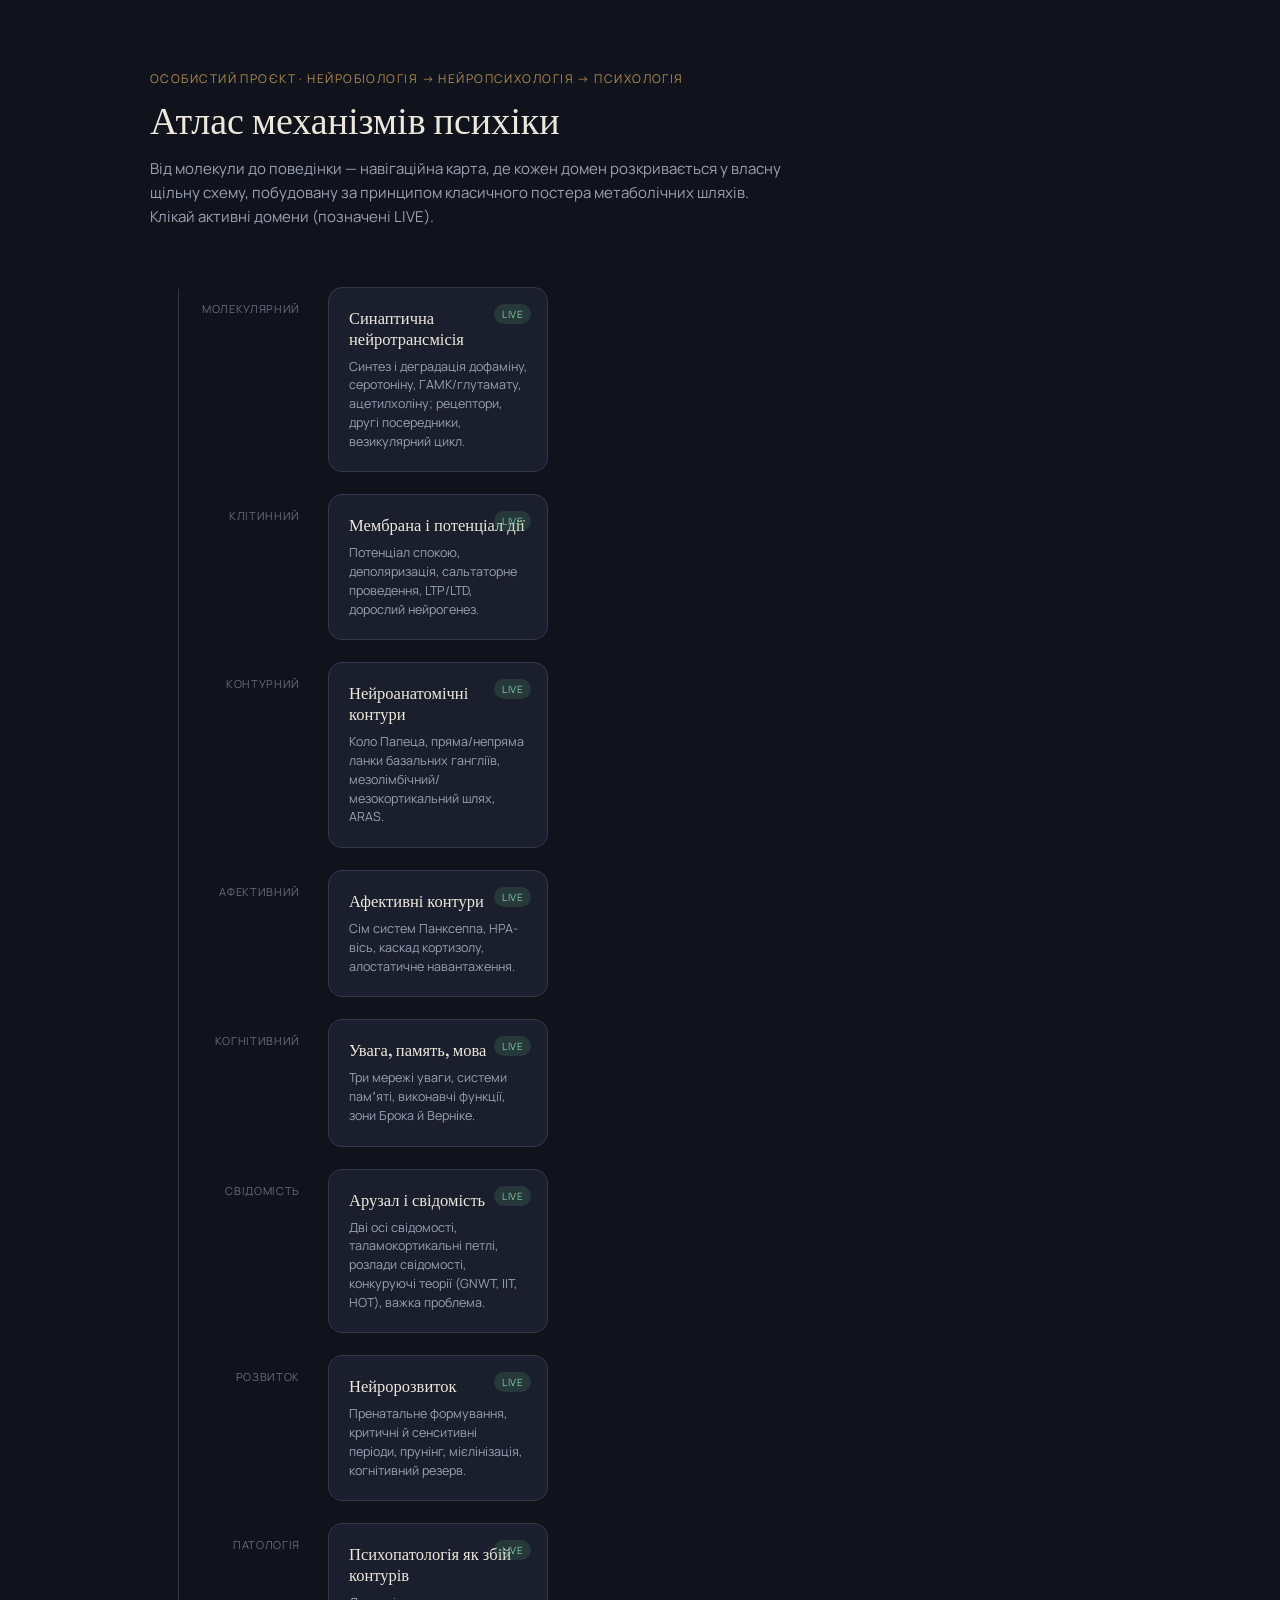
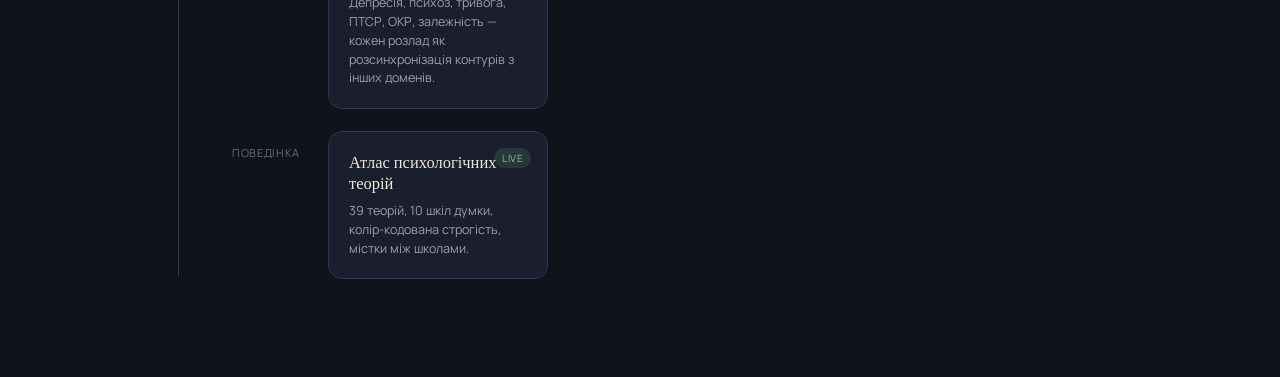
==== index.html @ 5a898e49 "Add files via upload" ====
<!DOCTYPE html>
<html lang="uk">
<head>
<meta charset="UTF-8">
<meta name="viewport" content="width=device-width, initial-scale=1">
<title>Атлас нейробіології, нейропсихології і психології</title>
<link rel="preconnect" href="https://fonts.googleapis.com">
<link href="https://fonts.googleapis.com/css2?family=Fraunces:opsz,wght@9..144,400;9..144,500;9..144,600&family=Manrope:wght@400;500;600;700&display=swap" rel="stylesheet">
<style>
:root{--bg:#11131c;--card:#1b1e2c;--card-border:#33374a;--text:#ede8dd;--text-dim:#9aa0b4;--text-faint:#666b80;--gold:#b08b4f;}
*{box-sizing:border-box;}
body{margin:0;background:var(--bg);font-family:'Manrope',sans-serif;color:var(--text);min-height:100vh;}
header{padding:70px 60px 30px;max-width:1100px;margin:0 auto;}
header .eyebrow{font-size:12px;letter-spacing:.12em;text-transform:uppercase;color:var(--gold);margin-bottom:12px;}
header h1{font-family:'Fraunces',serif;font-weight:500;font-size:38px;margin:0 0 14px;line-height:1.15;}
header p{color:var(--text-dim);font-size:15px;line-height:1.6;max-width:640px;margin:0;}

.axis{max-width:1100px;margin:20px auto 90px;padding:0 60px;position:relative;}
.axis::before{content:'';position:absolute;left:88px;top:10px;bottom:10px;width:1px;background:var(--card-border);}
.tier{display:flex;gap:28px;align-items:flex-start;margin-bottom:6px;position:relative;}
.tier-label{width:150px;flex-shrink:0;padding-top:22px;text-align:right;font-size:11px;letter-spacing:.06em;
  text-transform:uppercase;color:var(--text-faint);position:relative;}
.tier-label::after{content:'';position:absolute;right:-42px;top:28px;width:9px;height:9px;border-radius:50%;
  background:var(--gold);}
.cards{display:flex;gap:16px;flex:1;flex-wrap:wrap;padding:8px 0;}
.card{width:220px;background:var(--card);border:1px solid var(--card-border);border-radius:14px;padding:20px;
  text-decoration:none;color:var(--text);transition:border-color .15s, transform .15s;position:relative;}
.card.active:hover{border-color:var(--gold);transform:translateY(-3px);}
.card.disabled{opacity:.4;cursor:default;}
.card h3{font-family:'Fraunces',serif;font-weight:500;font-size:16.5px;margin:0 0 8px;}
.card p{font-size:12.5px;color:var(--text-dim);line-height:1.5;margin:0;}
.status{position:absolute;top:16px;right:16px;font-size:10px;padding:3px 8px;border-radius:12px;
  text-transform:uppercase;letter-spacing:.05em;}
.status.live{background:rgba(93,169,126,.18);color:#7fc79c;}
.status.soon{background:rgba(154,160,180,.12);color:var(--text-faint);}

@media (max-width: 640px){
  header{padding:44px 22px 20px;}
  header h1{font-size:28px;}
  header p{font-size:13.5px;}
  .axis{padding:0 22px 0 26px;margin:14px auto 60px;}
  .axis::before{left:8px;}
  .tier{flex-direction:column;gap:6px;margin-bottom:22px;}
  .tier-label{width:auto;text-align:left;padding-top:0;padding-left:22px;position:relative;}
  .tier-label::after{left:-1px;right:auto;top:6px;}
  .cards{padding-left:22px;}
  .card{width:100%;max-width:340px;}
}
</style>
</head>
<body>

<header>
  <div class="eyebrow">Особистий проєкт · нейробіологія → нейропсихологія → психологія</div>
  <h1>Атлас механізмів психіки</h1>
  <p>Від молекули до поведінки — навігаційна карта, де кожен домен розкривається у власну щільну схему,
  побудовану за принципом класичного постера метаболічних шляхів. Клікай активні домени (позначені LIVE).</p>
</header>

<div class="axis">

  <div class="tier">
    <div class="tier-label">Молекулярний</div>
    <div class="cards">
      <a class="card active" href="synapse.html">
        <span class="status live">live</span>
        <h3>Синаптична нейротрансмісія</h3>
        <p>Синтез і деградація дофаміну, серотоніну, ГАМК/глутамату, ацетилхоліну; рецептори, другі посередники, везикулярний цикл.</p>
      </a>
    </div>
  </div>

  <div class="tier">
    <div class="tier-label">Клітинний</div>
    <div class="cards">
      <a class="card active" href="membrane.html">
        <span class="status live">live</span>
        <h3>Мембрана і потенціал дії</h3>
        <p>Потенціал спокою, деполяризація, сальтаторне проведення, LTP/LTD, дорослий нейрогенез.</p>
      </a>
    </div>
  </div>

  <div class="tier">
    <div class="tier-label">Контурний</div>
    <div class="cards">
      <a class="card active" href="circuits.html">
        <span class="status live">live</span>
        <h3>Нейроанатомічні контури</h3>
        <p>Коло Папеца, пряма/непряма ланки базальних гангліїв, мезолімбічний/мезокортикальний шлях, ARAS.</p>
      </a>
    </div>
  </div>

  <div class="tier">
    <div class="tier-label">Афективний</div>
    <div class="cards">
      <a class="card active" href="affect.html">
        <span class="status live">live</span>
        <h3>Афективні контури</h3>
        <p>Сім систем Панксеппа, HPA-вісь, каскад кортизолу, алостатичне навантаження.</p>
      </a>
    </div>
  </div>

  <div class="tier">
    <div class="tier-label">Когнітивний</div>
    <div class="cards">
      <a class="card active" href="cognition.html">
        <span class="status live">live</span>
        <h3>Увага, память, мова</h3>
        <p>Три мережі уваги, системи памʼяті, виконавчі функції, зони Брока й Верніке.</p>
      </a>
    </div>
  </div>

  <div class="tier">
    <div class="tier-label">Свідомість</div>
    <div class="cards">
      <a class="card active" href="consciousness.html">
        <span class="status live">live</span>
        <h3>Арузал і свідомість</h3>
        <p>Дві осі свідомості, таламокортикальні петлі, розлади свідомості, конкуруючі теорії (GNWT, IIT, HOT), важка проблема.</p>
      </a>
    </div>
  </div>

  <div class="tier">
    <div class="tier-label">Розвиток</div>
    <div class="cards">
      <a class="card active" href="development.html">
        <span class="status live">live</span>
        <h3>Нейророзвиток</h3>
        <p>Пренатальне формування, критичні й сенситивні періоди, прунінг, мієлінізація, когнітивний резерв.</p>
      </a>
    </div>
  </div>

  <div class="tier">
    <div class="tier-label">Патологія</div>
    <div class="cards">
      <a class="card active" href="psychopathology.html">
        <span class="status live">live</span>
        <h3>Психопатологія як збій контурів</h3>
        <p>Депресія, психоз, тривога, ПТСР, ОКР, залежність — кожен розлад як розсинхронізація контурів з інших доменів.</p>
      </a>
    </div>
  </div>

  <div class="tier">
    <div class="tier-label">Поведінка</div>
    <div class="cards">
      <a class="card active" href="psychology_atlas.html">
        <span class="status live">live</span>
        <h3>Атлас психологічних теорій</h3>
        <p>39 теорій, 10 шкіл думки, колір-кодована строгість, містки між школами.</p>
      </a>
    </div>
  </div>

</div>

</body>
</html>
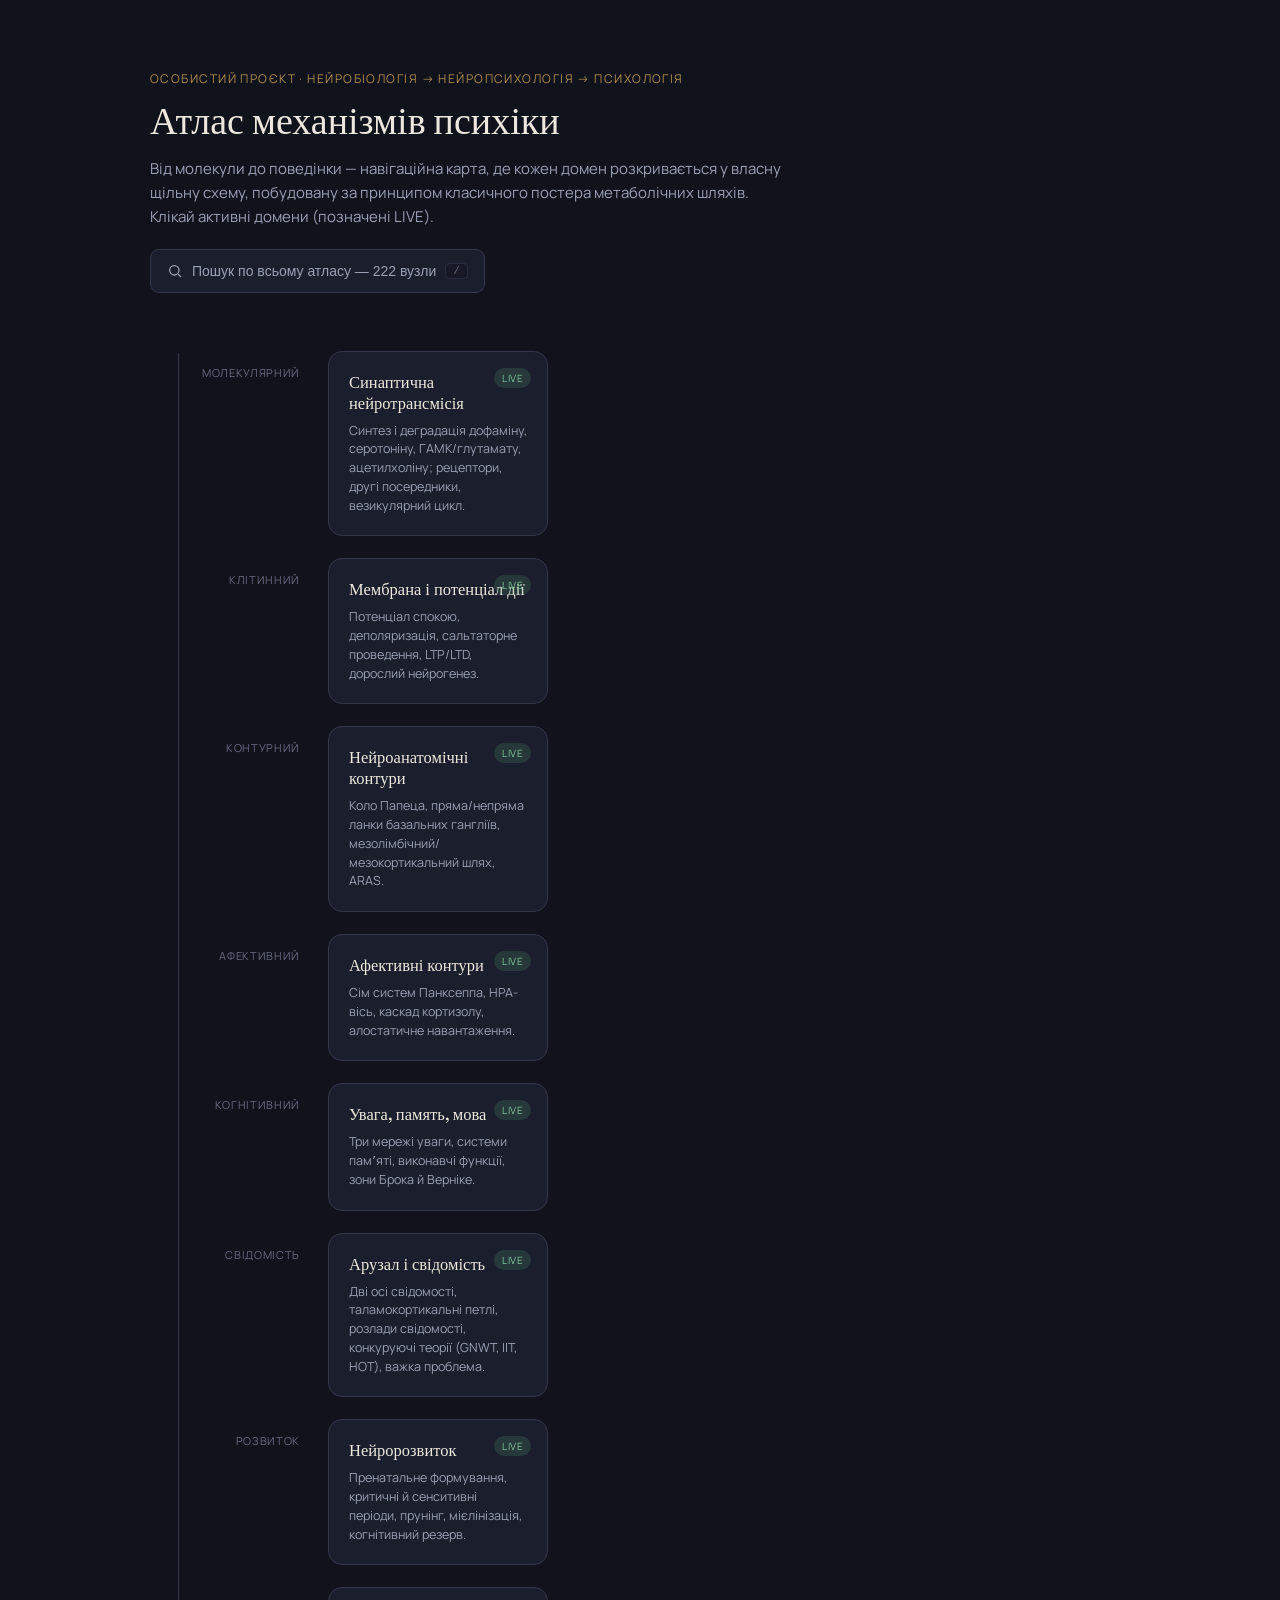
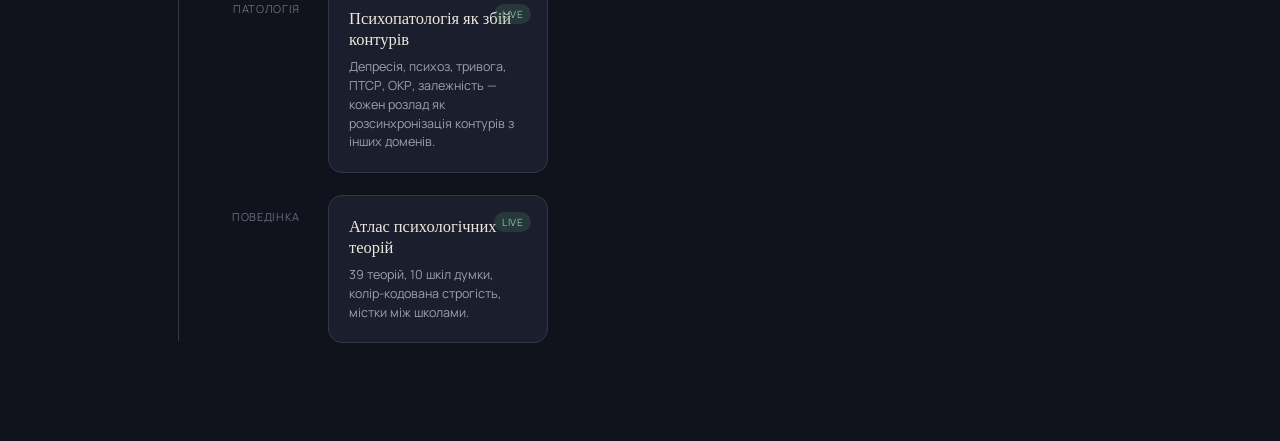
==== commit 26115b4e: "Додано глобальний пошук по всьому атласу (222 вузли, 9 карт) - search-index.js: автогенерований єдин" ====
--- a/index.html
+++ b/index.html
@@ -7,7 +7,7 @@
 <link rel="preconnect" href="https://fonts.googleapis.com">
 <link href="https://fonts.googleapis.com/css2?family=Fraunces:opsz,wght@9..144,400;9..144,500;9..144,600&family=Manrope:wght@400;500;600;700&display=swap" rel="stylesheet">
 <style>
-:root{--bg:#11131c;--card:#1b1e2c;--card-border:#33374a;--text:#ede8dd;--text-dim:#9aa0b4;--text-faint:#666b80;--gold:#b08b4f;}
+:root{--bg:#11131c;--card:#1b1e2c;--card-border:#33374a;--text:#ede8dd;--text-dim:#9aa0b4;--text-faint:#666b80;--gold:#b08b4f;--bg-soft:#171a26;--border-soft:#282c40;--gold-soft:#3a3320;}
 *{box-sizing:border-box;}
 body{margin:0;background:var(--bg);font-family:'Manrope',sans-serif;color:var(--text);min-height:100vh;}
 header{padding:70px 60px 30px;max-width:1100px;margin:0 auto;}
@@ -46,6 +46,43 @@
   .cards{padding-left:22px;}
   .card{width:100%;max-width:340px;}
 }
+
+.gs-trigger{background:var(--card);border:1px solid var(--card-border);color:var(--text-dim);
+  border-radius:9px;padding:0 16px;height:44px;font-size:14px;cursor:pointer;display:flex;
+  align-items:center;gap:9px;transition:.15s;margin-top:20px;}
+.gs-trigger:hover{border-color:var(--gold);color:var(--text);}
+.gs-trigger kbd{background:var(--bg-soft);border:1px solid var(--border-soft);border-radius:4px;
+  padding:1px 7px;font-size:11px;font-family:monospace;color:var(--text-faint);}
+#gs-overlay{position:fixed;inset:0;z-index:100;background:rgba(10,11,17,.75);backdrop-filter:blur(3px);
+  display:none;align-items:flex-start;justify-content:center;padding:9vh 20px 20px;}
+#gs-overlay.open{display:flex;}
+#gs-modal{width:100%;max-width:600px;background:var(--bg-soft);border:1px solid var(--card-border);
+  border-radius:16px;box-shadow:0 30px 80px rgba(0,0,0,.5);overflow:hidden;max-height:76vh;
+  display:flex;flex-direction:column;}
+#gs-input-row{display:flex;align-items:center;gap:10px;padding:16px 18px;border-bottom:1px solid var(--border-soft);}
+#gs-input-row svg{flex-shrink:0;opacity:.5;}
+#gs-input{flex:1;background:none;border:none;outline:none;color:var(--text);font-size:17px;font-family:'Manrope';}
+#gs-input::placeholder{color:var(--text-faint);}
+#gs-esc{font-size:11px;color:var(--text-faint);border:1px solid var(--border-soft);border-radius:5px;padding:3px 8px;flex-shrink:0;}
+#gs-results{overflow-y:auto;padding:8px;}
+#gs-results .gs-empty{padding:40px 20px;text-align:center;color:var(--text-faint);font-size:13.5px;}
+.gs-item{display:flex;align-items:center;gap:12px;padding:11px 12px;border-radius:10px;cursor:pointer;
+  text-decoration:none;color:var(--text);transition:background .1s;}
+.gs-item:hover, .gs-item.gs-active{background:var(--card);}
+.gs-item .gs-dot{width:9px;height:9px;border-radius:50%;flex-shrink:0;}
+.gs-item .gs-body{min-width:0;flex:1;}
+.gs-item .gs-label{font-size:14.5px;font-weight:500;margin-bottom:2px;white-space:nowrap;overflow:hidden;text-overflow:ellipsis;}
+.gs-item .gs-snippet{font-size:12px;color:var(--text-faint);white-space:nowrap;overflow:hidden;text-overflow:ellipsis;}
+.gs-item .gs-domain{font-size:10px;text-transform:uppercase;letter-spacing:.05em;color:var(--gold);
+  flex-shrink:0;border:1px solid var(--gold-soft);border-radius:20px;padding:3px 9px;background:rgba(201,160,94,.06);}
+mark{background:rgba(201,160,94,.35);color:inherit;border-radius:3px;padding:0 1px;}
+@media (max-width: 640px){
+  .gs-trigger span.gs-label-text{display:none;}
+  #gs-overlay{padding:0;}
+  #gs-modal{max-width:100%;height:100%;max-height:100%;border-radius:0;}
+  #gs-input{font-size:16px;}
+  .gs-item .gs-domain{display:none;}
+}
 </style>
 </head>
 <body>
@@ -55,6 +92,7 @@
   <h1>Атлас механізмів психіки</h1>
   <p>Від молекули до поведінки — навігаційна карта, де кожен домен розкривається у власну щільну схему,
   побудовану за принципом класичного постера метаболічних шляхів. Клікай активні домени (позначені LIVE).</p>
+  <button class="gs-trigger"><svg width="16" height="16" viewBox="0 0 24 24" fill="none" stroke="currentColor" stroke-width="2"><circle cx="11" cy="11" r="7"/><line x1="21" y1="21" x2="16.65" y2="16.65"/></svg><span class="gs-label-text">Пошук по всьому атласу — 222 вузли</span><kbd>/</kbd></button>
 </header>
 
 <div class="axis">
@@ -160,5 +198,8 @@
 
 </div>
 
+<script src="search-index.js"></script>
+<script src="global-search.js"></script>
+<script>window.addEventListener('load', GlobalSearch.init);</script>
 </body>
 </html>
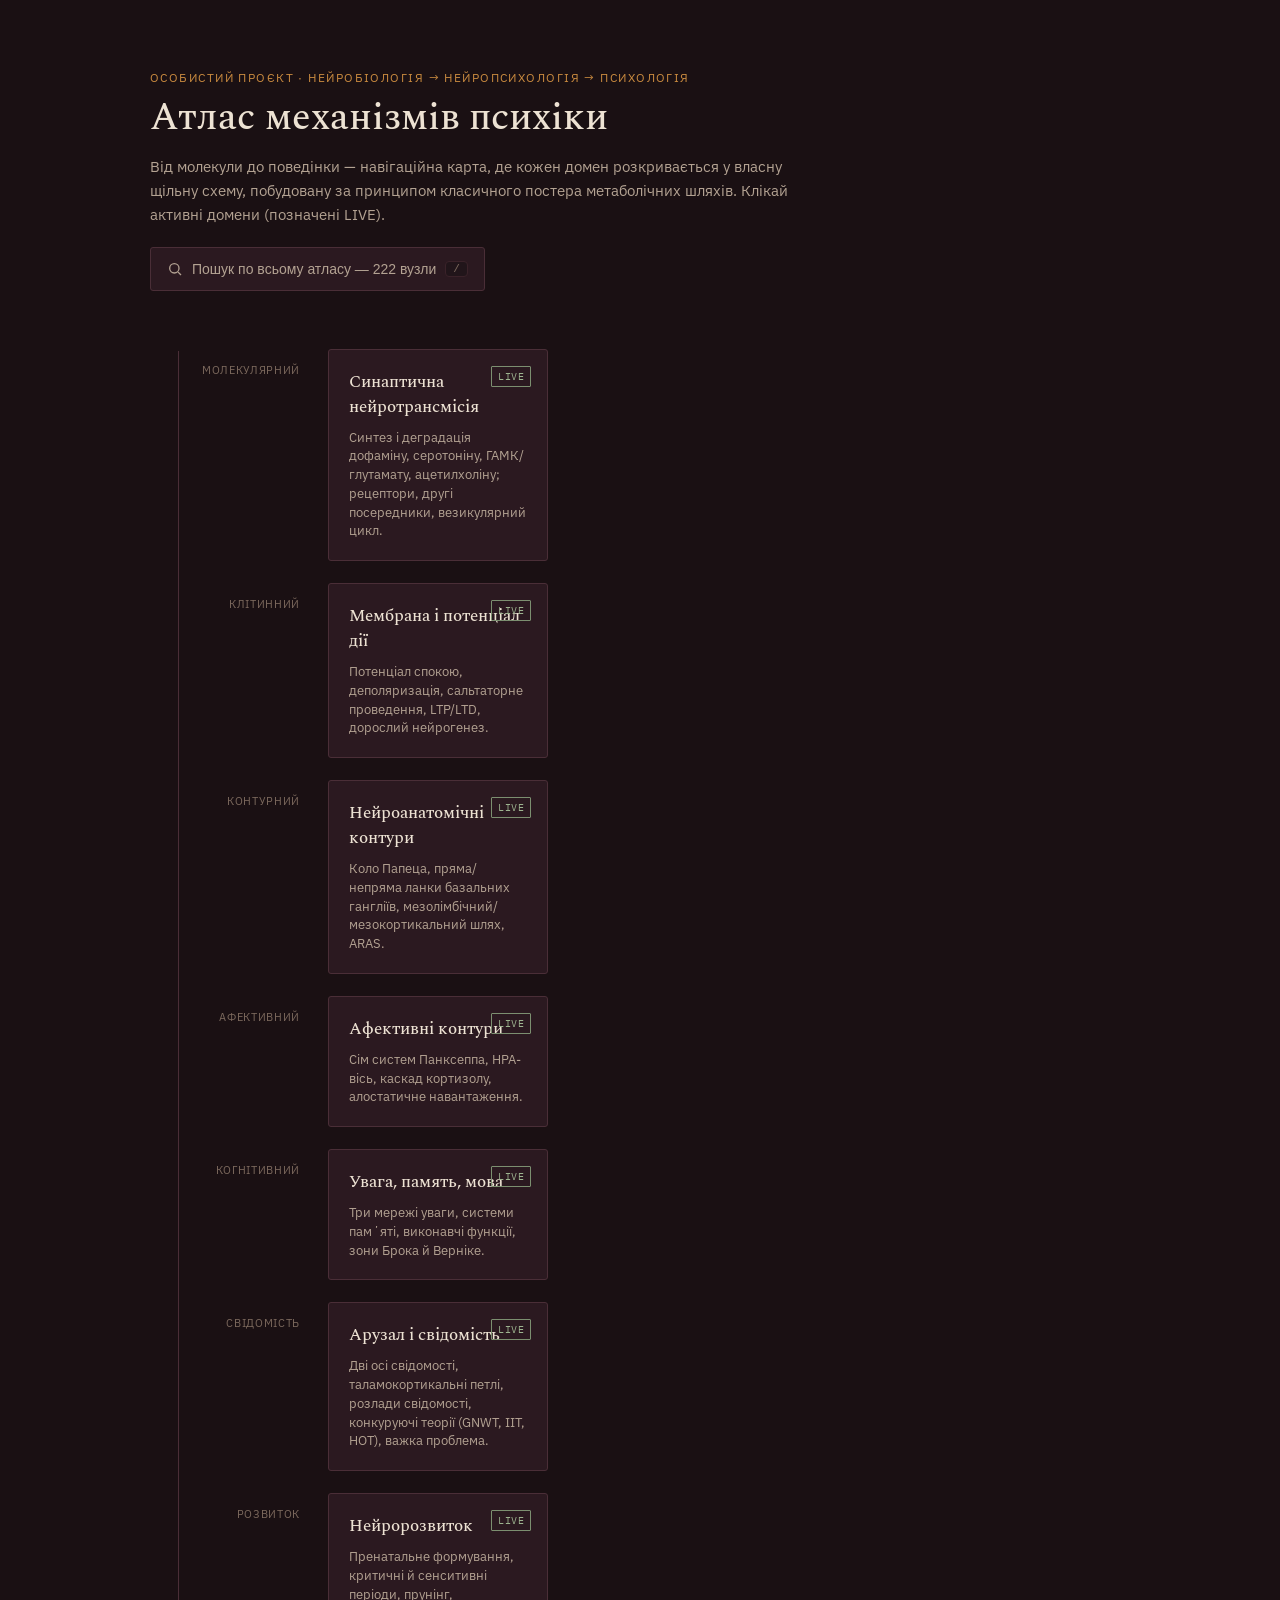
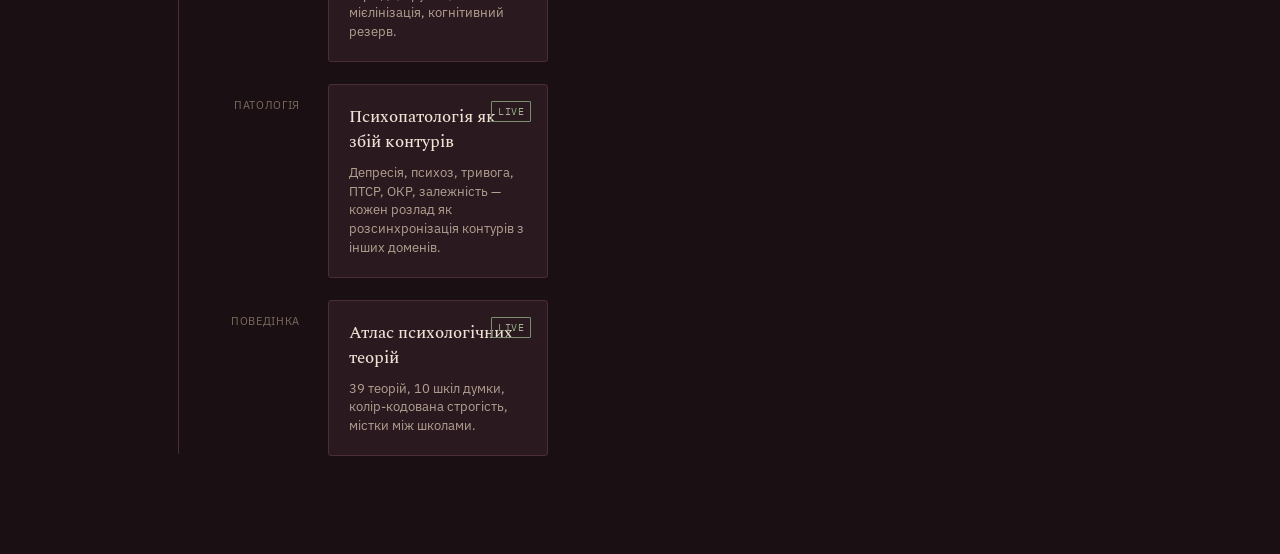
==== commit 6e2be07a: "Гуманізація дизайну: прибрано АІ-дефолтну палітру й типографіку Гайд frontend-design явно називає 'n" ====
--- a/index.html
+++ b/index.html
@@ -5,14 +5,14 @@
 <meta name="viewport" content="width=device-width, initial-scale=1">
 <title>Атлас нейробіології, нейропсихології і психології</title>
 <link rel="preconnect" href="https://fonts.googleapis.com">
-<link href="https://fonts.googleapis.com/css2?family=Fraunces:opsz,wght@9..144,400;9..144,500;9..144,600&family=Manrope:wght@400;500;600;700&display=swap" rel="stylesheet">
+<link href="https://fonts.googleapis.com/css2?family=Spectral:wght@400;500;600;700&family=IBM+Plex+Sans:wght@400;500;600;700&family=IBM+Plex+Mono:wght@400;500&display=swap" rel="stylesheet">
 <style>
-:root{--bg:#11131c;--card:#1b1e2c;--card-border:#33374a;--text:#ede8dd;--text-dim:#9aa0b4;--text-faint:#666b80;--gold:#b08b4f;--bg-soft:#171a26;--border-soft:#282c40;--gold-soft:#3a3320;}
+:root{--bg:#1a1013;--card:#2b1920;--card-border:#4a2e37;--text:#ede2d3;--text-dim:#b3a292;--text-faint:#7d6a5e;--gold:#c98a3f;--bg-soft:#21151a;--border-soft:#3a2229;--gold-soft:#3d2a1a;}
 *{box-sizing:border-box;}
-body{margin:0;background:var(--bg);font-family:'Manrope',sans-serif;color:var(--text);min-height:100vh;}
+body{margin:0;background:var(--bg);font-family:'IBM Plex Sans',sans-serif;color:var(--text);min-height:100vh;}
 header{padding:70px 60px 30px;max-width:1100px;margin:0 auto;}
 header .eyebrow{font-size:12px;letter-spacing:.12em;text-transform:uppercase;color:var(--gold);margin-bottom:12px;}
-header h1{font-family:'Fraunces',serif;font-weight:500;font-size:38px;margin:0 0 14px;line-height:1.15;}
+header h1{font-family:'Spectral',serif;font-weight:500;font-size:38px;margin:0 0 14px;line-height:1.15;}
 header p{color:var(--text-dim);font-size:15px;line-height:1.6;max-width:640px;margin:0;}
 
 .axis{max-width:1100px;margin:20px auto 90px;padding:0 60px;position:relative;}
@@ -23,15 +23,15 @@
 .tier-label::after{content:'';position:absolute;right:-42px;top:28px;width:9px;height:9px;border-radius:50%;
   background:var(--gold);}
 .cards{display:flex;gap:16px;flex:1;flex-wrap:wrap;padding:8px 0;}
-.card{width:220px;background:var(--card);border:1px solid var(--card-border);border-radius:14px;padding:20px;
+.card{width:220px;background:var(--card);border:1px solid var(--card-border);border-radius:3px;padding:20px;
   text-decoration:none;color:var(--text);transition:border-color .15s, transform .15s;position:relative;}
 .card.active:hover{border-color:var(--gold);transform:translateY(-3px);}
 .card.disabled{opacity:.4;cursor:default;}
-.card h3{font-family:'Fraunces',serif;font-weight:500;font-size:16.5px;margin:0 0 8px;}
+.card h3{font-family:'Spectral',serif;font-weight:500;font-size:16.5px;margin:0 0 8px;}
 .card p{font-size:12.5px;color:var(--text-dim);line-height:1.5;margin:0;}
-.status{position:absolute;top:16px;right:16px;font-size:10px;padding:3px 8px;border-radius:12px;
+.status{position:absolute;top:16px;right:16px;font-size:9.5px;padding:3px 6px;border-radius:1px;font-family:"IBM Plex Mono",monospace;letter-spacing:.04em;
   text-transform:uppercase;letter-spacing:.05em;}
-.status.live{background:rgba(93,169,126,.18);color:#7fc79c;}
+.status.live{background:none;border:1px solid #7c8f70;color:#9db38f;}
 .status.soon{background:rgba(154,160,180,.12);color:var(--text-faint);}
 
 @media (max-width: 640px){
@@ -48,7 +48,7 @@
 }
 
 .gs-trigger{background:var(--card);border:1px solid var(--card-border);color:var(--text-dim);
-  border-radius:9px;padding:0 16px;height:44px;font-size:14px;cursor:pointer;display:flex;
+  border-radius:3px;padding:0 16px;height:44px;font-size:14px;cursor:pointer;display:flex;
   align-items:center;gap:9px;transition:.15s;margin-top:20px;}
 .gs-trigger:hover{border-color:var(--gold);color:var(--text);}
 .gs-trigger kbd{background:var(--bg-soft);border:1px solid var(--border-soft);border-radius:4px;
@@ -57,16 +57,16 @@
   display:none;align-items:flex-start;justify-content:center;padding:9vh 20px 20px;}
 #gs-overlay.open{display:flex;}
 #gs-modal{width:100%;max-width:600px;background:var(--bg-soft);border:1px solid var(--card-border);
-  border-radius:16px;box-shadow:0 30px 80px rgba(0,0,0,.5);overflow:hidden;max-height:76vh;
+  border-radius:4px;box-shadow:0 30px 80px rgba(0,0,0,.5);overflow:hidden;max-height:76vh;
   display:flex;flex-direction:column;}
 #gs-input-row{display:flex;align-items:center;gap:10px;padding:16px 18px;border-bottom:1px solid var(--border-soft);}
 #gs-input-row svg{flex-shrink:0;opacity:.5;}
-#gs-input{flex:1;background:none;border:none;outline:none;color:var(--text);font-size:17px;font-family:'Manrope';}
+#gs-input{flex:1;background:none;border:none;outline:none;color:var(--text);font-size:17px;font-family:'IBM Plex Sans';}
 #gs-input::placeholder{color:var(--text-faint);}
 #gs-esc{font-size:11px;color:var(--text-faint);border:1px solid var(--border-soft);border-radius:5px;padding:3px 8px;flex-shrink:0;}
 #gs-results{overflow-y:auto;padding:8px;}
 #gs-results .gs-empty{padding:40px 20px;text-align:center;color:var(--text-faint);font-size:13.5px;}
-.gs-item{display:flex;align-items:center;gap:12px;padding:11px 12px;border-radius:10px;cursor:pointer;
+.gs-item{display:flex;align-items:center;gap:12px;padding:11px 12px;border-radius:3px;cursor:pointer;
   text-decoration:none;color:var(--text);transition:background .1s;}
 .gs-item:hover, .gs-item.gs-active{background:var(--card);}
 .gs-item .gs-dot{width:9px;height:9px;border-radius:50%;flex-shrink:0;}
@@ -74,8 +74,8 @@
 .gs-item .gs-label{font-size:14.5px;font-weight:500;margin-bottom:2px;white-space:nowrap;overflow:hidden;text-overflow:ellipsis;}
 .gs-item .gs-snippet{font-size:12px;color:var(--text-faint);white-space:nowrap;overflow:hidden;text-overflow:ellipsis;}
 .gs-item .gs-domain{font-size:10px;text-transform:uppercase;letter-spacing:.05em;color:var(--gold);
-  flex-shrink:0;border:1px solid var(--gold-soft);border-radius:20px;padding:3px 9px;background:rgba(201,160,94,.06);}
-mark{background:rgba(201,160,94,.35);color:inherit;border-radius:3px;padding:0 1px;}
+  flex-shrink:0;border:1px solid var(--gold-soft);border-radius:1px;padding:3px 9px;border-top:1px solid var(--gold-soft);border-bottom:1px solid var(--gold-soft);}
+mark{background:rgba(201,138,63,.35);color:inherit;border-radius:3px;padding:0 1px;}
 @media (max-width: 640px){
   .gs-trigger span.gs-label-text{display:none;}
   #gs-overlay{padding:0;}
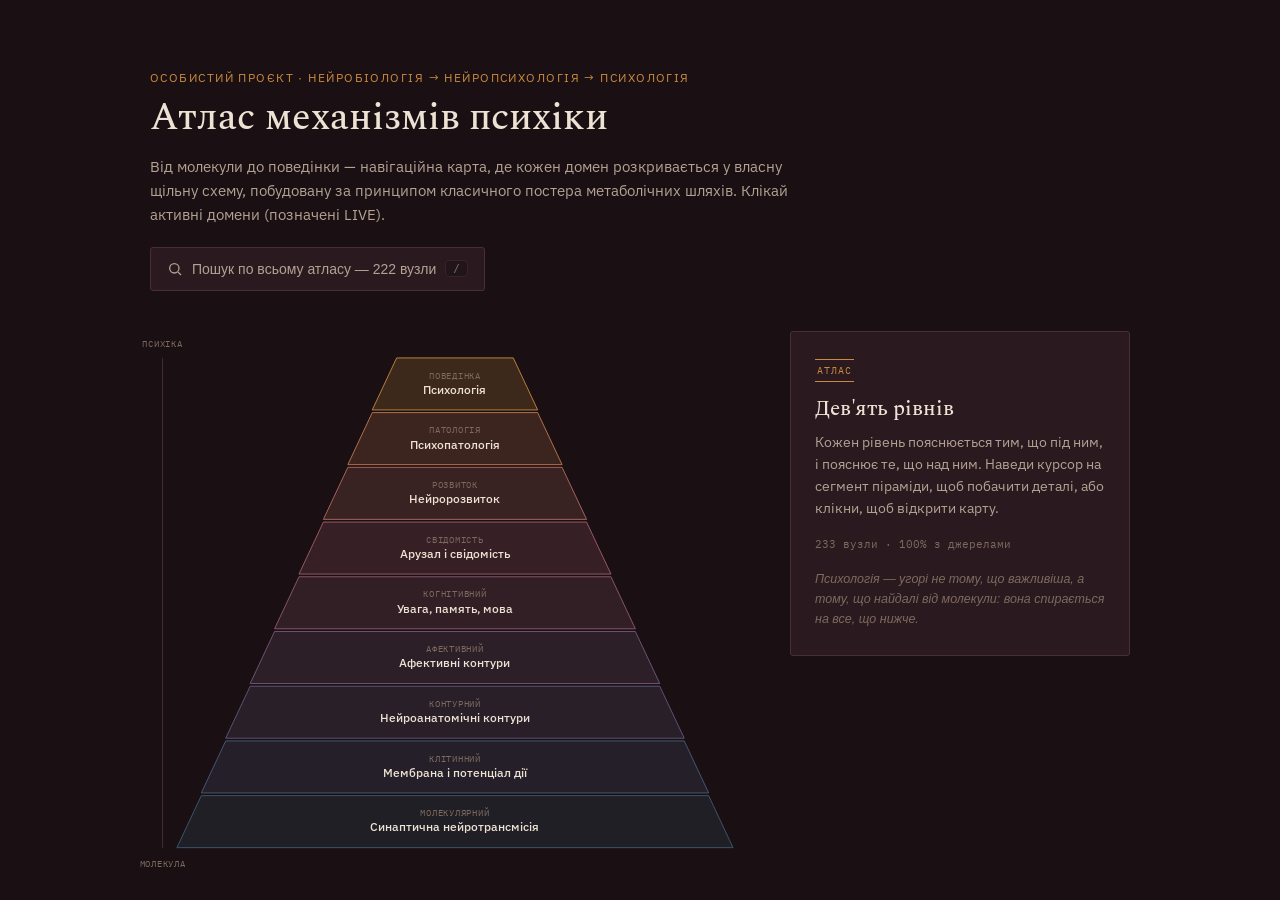
==== commit c5203fe8: "Головна сторінка: піраміда замість вертикального списку карток Реалізовано ідею з твого сну — атлас " ====
--- a/index.html
+++ b/index.html
@@ -45,6 +45,48 @@
   .tier-label::after{left:-1px;right:auto;top:6px;}
   .cards{padding-left:22px;}
   .card{width:100%;max-width:340px;}
+}
+
+
+/* ============================================================
+   ПІРАМІДА — головна навігація атласу.
+   Знизу (молекулярний, найширший фундамент) догори
+   (психологія, найвужча вершина). Форма несе сенс:
+   нижні рівні фізично тримають на собі верхні.
+   ============================================================ */
+.pyramid-wrap{max-width:1100px;margin:10px auto 80px;padding:0 60px;
+  display:grid;grid-template-columns:1fr 340px;gap:48px;align-items:start;}
+#pyramid{width:100%;height:auto;overflow:visible;}
+#pyramid .seg{cursor:pointer;transition:opacity .18s;}
+#pyramid .seg polygon{transition:fill .18s, stroke .18s;}
+#pyramid .seg:hover polygon{stroke:var(--gold);stroke-width:1.8;}
+#pyramid .seg.dim{opacity:.32;}
+#pyramid .seg-label{font-family:'IBM Plex Sans',sans-serif;font-size:13px;font-weight:500;
+  fill:var(--text);pointer-events:none;}
+#pyramid .seg-tier{font-family:'IBM Plex Mono',monospace;font-size:9.5px;letter-spacing:.09em;
+  fill:var(--text-faint);pointer-events:none;text-transform:uppercase;}
+#pyramid .axis-line{stroke:var(--card-border);stroke-width:1;}
+#pyramid .axis-cap{font-family:'IBM Plex Mono',monospace;font-size:9.5px;letter-spacing:.09em;
+  fill:var(--text-faint);text-transform:uppercase;}
+
+.detail{background:var(--card);border:1px solid var(--card-border);border-radius:3px;
+  padding:26px 24px;position:sticky;top:30px;min-height:260px;}
+.detail .d-tier{font-family:'IBM Plex Mono',monospace;font-size:10px;letter-spacing:.09em;
+  text-transform:uppercase;color:var(--gold);border-top:1px solid var(--gold);
+  border-bottom:1px solid var(--gold);display:inline-block;padding:4px 2px;margin-bottom:14px;}
+.detail h3{font-family:'Spectral',serif;font-weight:500;font-size:21px;margin:0 0 10px;line-height:1.25;}
+.detail p{font-size:13.5px;color:var(--text-dim);line-height:1.62;margin:0 0 18px;}
+.detail .d-count{font-family:'IBM Plex Mono',monospace;font-size:11px;color:var(--text-faint);
+  margin-bottom:18px;}
+.detail .d-open{display:inline-flex;align-items:center;gap:8px;padding:10px 16px;
+  background:var(--bg-soft);border:1px solid var(--card-border);border-radius:3px;
+  color:var(--gold);text-decoration:none;font-size:13px;font-weight:500;transition:.15s;}
+.detail .d-open:hover{border-color:var(--gold);background:var(--bg);}
+.detail .d-hint{font-size:12.5px;color:var(--text-faint);font-style:italic;line-height:1.6;}
+
+@media (max-width: 900px){
+  .pyramid-wrap{grid-template-columns:1fr;gap:26px;padding:0 22px;}
+  .detail{position:static;min-height:0;}
 }
 
 .gs-trigger{background:var(--card);border:1px solid var(--card-border);color:var(--text-dim);
@@ -95,108 +137,131 @@
   <button class="gs-trigger"><svg width="16" height="16" viewBox="0 0 24 24" fill="none" stroke="currentColor" stroke-width="2"><circle cx="11" cy="11" r="7"/><line x1="21" y1="21" x2="16.65" y2="16.65"/></svg><span class="gs-label-text">Пошук по всьому атласу — 222 вузли</span><kbd>/</kbd></button>
 </header>
 
-<div class="axis">
-
-  <div class="tier">
-    <div class="tier-label">Молекулярний</div>
-    <div class="cards">
-      <a class="card active" href="synapse.html">
-        <span class="status live">live</span>
-        <h3>Синаптична нейротрансмісія</h3>
-        <p>Синтез і деградація дофаміну, серотоніну, ГАМК/глутамату, ацетилхоліну; рецептори, другі посередники, везикулярний цикл.</p>
-      </a>
-    </div>
-  </div>
-
-  <div class="tier">
-    <div class="tier-label">Клітинний</div>
-    <div class="cards">
-      <a class="card active" href="membrane.html">
-        <span class="status live">live</span>
-        <h3>Мембрана і потенціал дії</h3>
-        <p>Потенціал спокою, деполяризація, сальтаторне проведення, LTP/LTD, дорослий нейрогенез.</p>
-      </a>
-    </div>
-  </div>
-
-  <div class="tier">
-    <div class="tier-label">Контурний</div>
-    <div class="cards">
-      <a class="card active" href="circuits.html">
-        <span class="status live">live</span>
-        <h3>Нейроанатомічні контури</h3>
-        <p>Коло Папеца, пряма/непряма ланки базальних гангліїв, мезолімбічний/мезокортикальний шлях, ARAS.</p>
-      </a>
-    </div>
-  </div>
-
-  <div class="tier">
-    <div class="tier-label">Афективний</div>
-    <div class="cards">
-      <a class="card active" href="affect.html">
-        <span class="status live">live</span>
-        <h3>Афективні контури</h3>
-        <p>Сім систем Панксеппа, HPA-вісь, каскад кортизолу, алостатичне навантаження.</p>
-      </a>
-    </div>
-  </div>
-
-  <div class="tier">
-    <div class="tier-label">Когнітивний</div>
-    <div class="cards">
-      <a class="card active" href="cognition.html">
-        <span class="status live">live</span>
-        <h3>Увага, память, мова</h3>
-        <p>Три мережі уваги, системи памʼяті, виконавчі функції, зони Брока й Верніке.</p>
-      </a>
-    </div>
-  </div>
-
-  <div class="tier">
-    <div class="tier-label">Свідомість</div>
-    <div class="cards">
-      <a class="card active" href="consciousness.html">
-        <span class="status live">live</span>
-        <h3>Арузал і свідомість</h3>
-        <p>Дві осі свідомості, таламокортикальні петлі, розлади свідомості, конкуруючі теорії (GNWT, IIT, HOT), важка проблема.</p>
-      </a>
-    </div>
-  </div>
-
-  <div class="tier">
-    <div class="tier-label">Розвиток</div>
-    <div class="cards">
-      <a class="card active" href="development.html">
-        <span class="status live">live</span>
-        <h3>Нейророзвиток</h3>
-        <p>Пренатальне формування, критичні й сенситивні періоди, прунінг, мієлінізація, когнітивний резерв.</p>
-      </a>
-    </div>
-  </div>
-
-  <div class="tier">
-    <div class="tier-label">Патологія</div>
-    <div class="cards">
-      <a class="card active" href="psychopathology.html">
-        <span class="status live">live</span>
-        <h3>Психопатологія як збій контурів</h3>
-        <p>Депресія, психоз, тривога, ПТСР, ОКР, залежність — кожен розлад як розсинхронізація контурів з інших доменів.</p>
-      </a>
-    </div>
-  </div>
-
-  <div class="tier">
-    <div class="tier-label">Поведінка</div>
-    <div class="cards">
-      <a class="card active" href="psychology_atlas.html">
-        <span class="status live">live</span>
-        <h3>Атлас психологічних теорій</h3>
-        <p>39 теорій, 10 шкіл думки, колір-кодована строгість, містки між школами.</p>
-      </a>
-    </div>
-  </div>
+<div class="pyramid-wrap">
+
+  <svg id="pyramid" viewBox="0 0 660 616" xmlns="http://www.w3.org/2000/svg">
+    <!-- вертикальна вісь абстракції -->
+    <line class="axis-line" x1="14" y1="30" x2="14" y2="576"/>
+    <text class="axis-cap" x="14" y="18" text-anchor="middle">психіка</text>
+    <text class="axis-cap" x="14" y="598" text-anchor="middle">молекула</text>
+    <g class="seg" data-id="psychology" data-file="psychology_atlas.html" data-tier="Поведінка"
+       data-title="Атлас психологічних теорій" data-desc="58 теорій у 13 школах — від психоаналізу до клінічних модальностей. Колір-кодована наукова строгість, містки між школами." data-count="58">
+      <polygon points="275.0,30 405.0,30 432.2,88 247.8,88" fill="#c98a3f" fill-opacity="0.20" stroke="#c98a3f" stroke-width="1"/>
+      <text class="seg-tier" x="340" y="53" text-anchor="middle">Поведінка</text>
+      <text class="seg-label" x="340" y="70" text-anchor="middle">Психологія</text>
+    </g>
+    <g class="seg" data-id="psychopathology" data-file="psychopathology.html" data-tier="Патологія"
+       data-title="Психопатологія як збій контурів" data-desc="Депресія, психоз, тривога, ПТСР, ОКР, залежність, СДУГ, вигорання — кожен розлад як розсинхронізація контурів з нижніх рівнів." data-count="13">
+      <polygon points="247.8,91 432.2,91 459.4,149 220.6,149" fill="#c07a52" fill-opacity="0.20" stroke="#c07a52" stroke-width="1"/>
+      <text class="seg-tier" x="340" y="114" text-anchor="middle">Патологія</text>
+      <text class="seg-label" x="340" y="131" text-anchor="middle">Психопатологія</text>
+    </g>
+    <g class="seg" data-id="development" data-file="development.html" data-tier="Розвиток"
+       data-title="Нейророзвиток" data-desc="Пренатальне формування, критичні й сенситивні періоди, синаптичний прунінг, мієлінізація, когнітивний резерв." data-count="14">
+      <polygon points="220.6,152 459.4,152 486.7,210 193.3,210" fill="#b56b62" fill-opacity="0.20" stroke="#b56b62" stroke-width="1"/>
+      <text class="seg-tier" x="340" y="175" text-anchor="middle">Розвиток</text>
+      <text class="seg-label" x="340" y="192" text-anchor="middle">Нейророзвиток</text>
+    </g>
+    <g class="seg" data-id="consciousness" data-file="consciousness.html" data-tier="Свідомість"
+       data-title="Арузал і свідомість" data-desc="Дві осі свідомості, таламокортикальні петлі, розлади свідомості, конкуруючі теорії (GNWT, IIT, HOT), важка проблема Чалмерса." data-count="15">
+      <polygon points="193.3,213 486.7,213 513.9,271 166.1,271" fill="#a45f6e" fill-opacity="0.20" stroke="#a45f6e" stroke-width="1"/>
+      <text class="seg-tier" x="340" y="236" text-anchor="middle">Свідомість</text>
+      <text class="seg-label" x="340" y="253" text-anchor="middle">Арузал і свідомість</text>
+    </g>
+    <g class="seg" data-id="cognition" data-file="cognition.html" data-tier="Когнітивний"
+       data-title="Увага, память, мова" data-desc="Три мережі уваги за Познером, системи памʼяті, виконавчі функції, зони Брока й Верніке." data-count="13">
+      <polygon points="166.1,274 513.9,274 541.1,332 138.9,332" fill="#8f5a76" fill-opacity="0.20" stroke="#8f5a76" stroke-width="1"/>
+      <text class="seg-tier" x="340" y="297" text-anchor="middle">Когнітивний</text>
+      <text class="seg-label" x="340" y="314" text-anchor="middle">Увага, память, мова</text>
+    </g>
+    <g class="seg" data-id="affect" data-file="affect.html" data-tier="Афективний"
+       data-title="Афективні контури" data-desc="Сім базових емоційних систем Панксеппа, HPA-вісь, каскад кортизолу, алостатичне навантаження." data-count="14">
+      <polygon points="138.9,335 541.1,335 568.3,393 111.7,393" fill="#77597c" fill-opacity="0.20" stroke="#77597c" stroke-width="1"/>
+      <text class="seg-tier" x="340" y="358" text-anchor="middle">Афективний</text>
+      <text class="seg-label" x="340" y="375" text-anchor="middle">Афективні контури</text>
+    </g>
+    <g class="seg" data-id="circuits" data-file="circuits.html" data-tier="Контурний"
+       data-title="Нейроанатомічні контури" data-desc="Коло Папеца, пряма й непряма ланки базальних гангліїв, мезолімбічний і мезокортикальний шляхи, ARAS. Анатомічний макет." data-count="26">
+      <polygon points="111.7,396 568.3,396 595.6,454 84.4,454" fill="#5f5b7e" fill-opacity="0.20" stroke="#5f5b7e" stroke-width="1"/>
+      <text class="seg-tier" x="340" y="419" text-anchor="middle">Контурний</text>
+      <text class="seg-label" x="340" y="436" text-anchor="middle">Нейроанатомічні контури</text>
+    </g>
+    <g class="seg" data-id="membrane" data-file="membrane.html" data-tier="Клітинний"
+       data-title="Мембрана і потенціал дії" data-desc="Потенціал спокою, деполяризація, сальтаторне проведення, LTP/LTD, дорослий нейрогенез." data-count="28">
+      <polygon points="84.4,457 595.6,457 622.8,515 57.2,515" fill="#4a5c7c" fill-opacity="0.20" stroke="#4a5c7c" stroke-width="1"/>
+      <text class="seg-tier" x="340" y="480" text-anchor="middle">Клітинний</text>
+      <text class="seg-label" x="340" y="497" text-anchor="middle">Мембрана і потенціал дії</text>
+    </g>
+    <g class="seg" data-id="synapse" data-file="synapse.html" data-tier="Молекулярний"
+       data-title="Синаптична нейротрансмісія" data-desc="Синтез і деградація дофаміну, серотоніну, ГАМК/глутамату, ацетилхоліну; рецептори, другі посередники, везикулярний цикл." data-count="57">
+      <polygon points="57.2,518 622.8,518 650.0,576 30.0,576" fill="#3d5c72" fill-opacity="0.20" stroke="#3d5c72" stroke-width="1"/>
+      <text class="seg-tier" x="340" y="541" text-anchor="middle">Молекулярний</text>
+      <text class="seg-label" x="340" y="558" text-anchor="middle">Синаптична нейротрансмісія</text>
+    </g>
+  </svg>
+
+  <aside class="detail" id="detail">
+    <div class="d-tier" id="d-tier">Атлас</div>
+    <h3 id="d-title">Дев'ять рівнів</h3>
+    <p id="d-desc">Кожен рівень пояснюється тим, що під ним, і пояснює те, що над ним. Наведи курсор на сегмент піраміди, щоб побачити деталі, або клікни, щоб відкрити карту.</p>
+    <div class="d-count" id="d-count">233 вузли · 100% з джерелами</div>
+    <a class="d-open" id="d-open" href="psychology_atlas.html" style="display:none;">Відкрити карту →</a>
+    <div class="d-hint" id="d-hint">Психологія — угорі не тому, що важливіша, а тому, що найдалі від молекули: вона спирається на все, що нижче.</div>
+  </aside>
 
 </div>
+
+<script>
+(function(){
+  const detail = {
+    tier: document.getElementById('d-tier'),
+    title: document.getElementById('d-title'),
+    desc: document.getElementById('d-desc'),
+    count: document.getElementById('d-count'),
+    open: document.getElementById('d-open'),
+    hint: document.getElementById('d-hint')
+  };
+  const segs = document.querySelectorAll('#pyramid .seg');
+  const DEFAULT = {
+    tier:'Атлас', title:"Дев'ять рівнів",
+    desc:'Кожен рівень пояснюється тим, що під ним, і пояснює те, що над ним. Наведи курсор на сегмент піраміди, щоб побачити деталі, або клікни, щоб відкрити карту.',
+    count:'233 вузли · 100% з джерелами'
+  };
+
+  function show(seg){
+    segs.forEach(s => s.classList.toggle('dim', s !== seg));
+    detail.tier.textContent = seg.dataset.tier;
+    detail.title.textContent = seg.dataset.title;
+    detail.desc.textContent = seg.dataset.desc;
+    detail.count.textContent = seg.dataset.count + ' вузлів · усі з джерелами';
+    detail.open.href = seg.dataset.file;
+    detail.open.style.display = 'inline-flex';
+    detail.hint.style.display = 'none';
+  }
+  function reset(){
+    segs.forEach(s => s.classList.remove('dim'));
+    detail.tier.textContent = DEFAULT.tier;
+    detail.title.textContent = DEFAULT.title;
+    detail.desc.textContent = DEFAULT.desc;
+    detail.count.textContent = DEFAULT.count;
+    detail.open.style.display = 'none';
+    detail.hint.style.display = 'block';
+  }
+
+  segs.forEach(seg => {
+    seg.addEventListener('mouseenter', () => show(seg));
+    seg.addEventListener('click', () => { window.location.href = seg.dataset.file; });
+    // клавіатурна доступність
+    seg.setAttribute('tabindex', '0');
+    seg.setAttribute('role', 'link');
+    seg.addEventListener('focus', () => show(seg));
+    seg.addEventListener('keydown', e => {
+      if(e.key === 'Enter' || e.key === ' '){ e.preventDefault(); window.location.href = seg.dataset.file; }
+    });
+  });
+  document.getElementById('pyramid').addEventListener('mouseleave', reset);
+})();
+</script>
 
 <script src="search-index.js"></script>
 <script src="global-search.js"></script>
